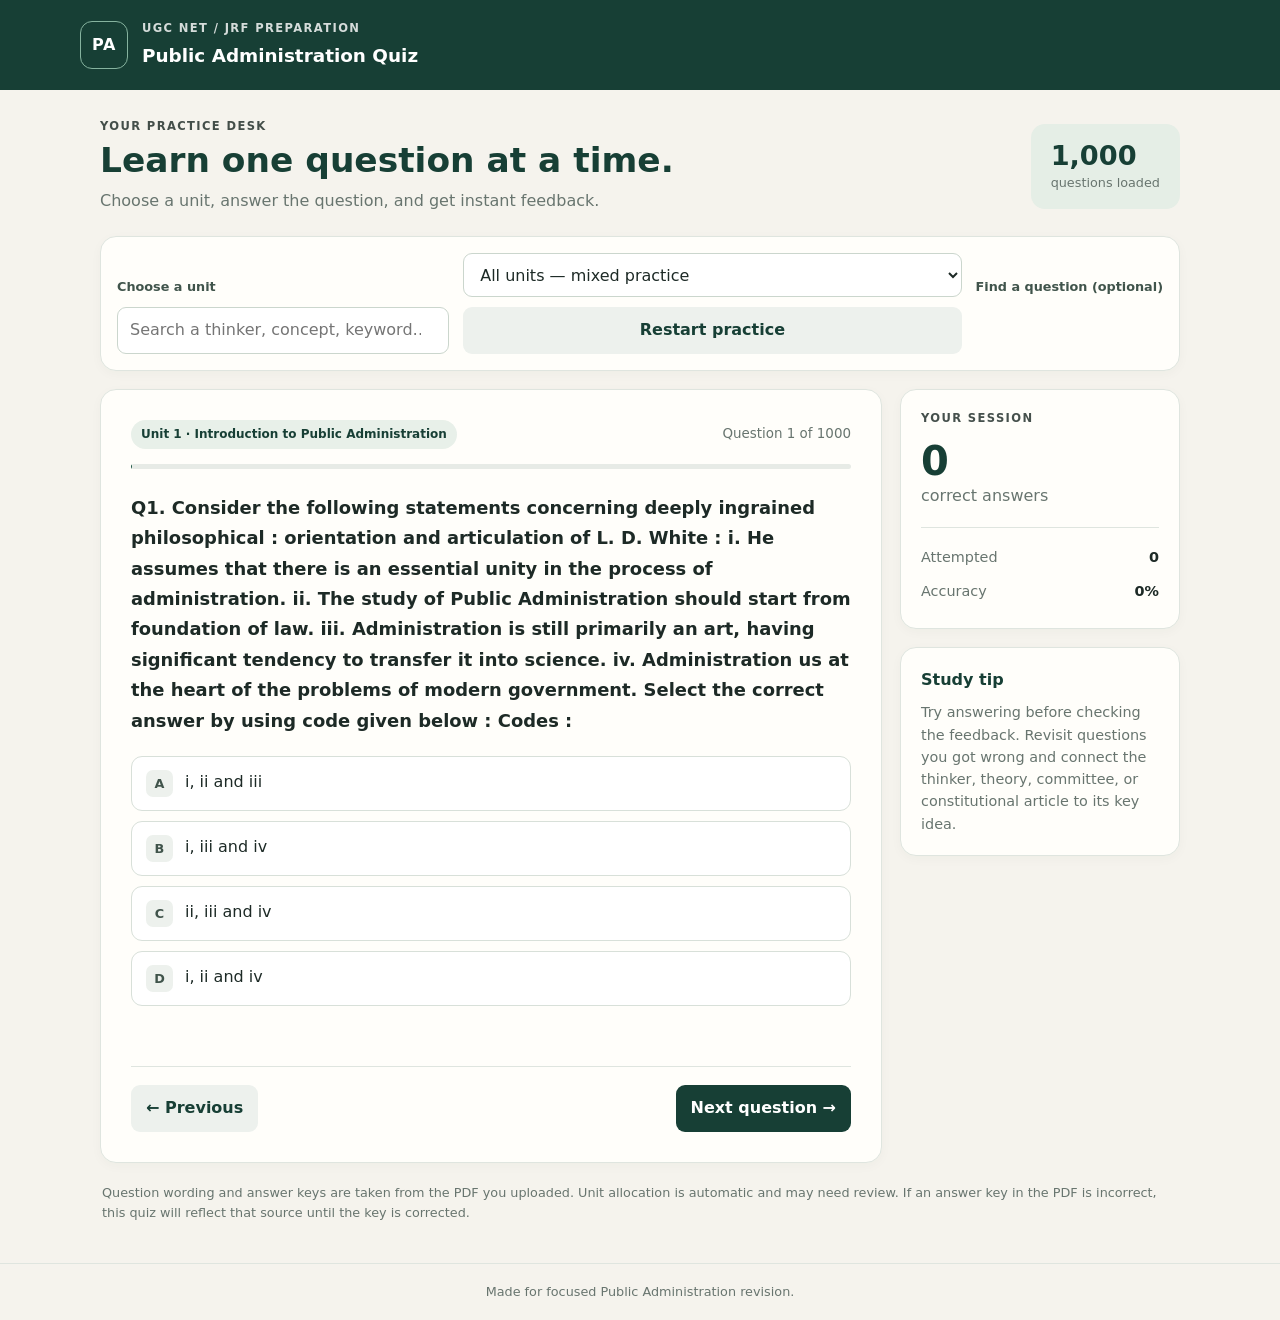
==== index.html @ 63104656 "Add files via upload" ====
<!doctype html>
<html lang="en">
<head>
  <meta charset="utf-8">
  <meta name="viewport" content="width=device-width, initial-scale=1">
  <meta name="theme-color" content="#173f35">
  <title>Public Administration Quiz | UGC NET</title>
  <link rel="stylesheet" href="style.css">
</head>
<body>
  <header class="topbar">
    <div class="brand-mark">PA</div>
    <div>
      <p class="eyebrow">UGC NET / JRF PREPARATION</p>
      <h1>Public Administration Quiz</h1>
    </div>
  </header>

  <main class="page">
    <section class="welcome">
      <div>
        <p class="eyebrow">YOUR PRACTICE DESK</p>
        <h2>Learn one question at a time.</h2>
        <p class="muted">Choose a unit, answer the question, and get instant feedback.</p>
      </div>
      <div class="total-card"><strong id="total-count">1,000</strong><span>questions loaded</span></div>
    </section>

    <section class="controls panel">
      <label for="unit-select">Choose a unit</label>
      <select id="unit-select">
        <option value="all">All units — mixed practice</option>
      </select>
      <label for="search-input">Find a question (optional)</label>
      <input id="search-input" type="search" placeholder="Search a thinker, concept, keyword…">
      <button id="reset-btn" class="button button-light" type="button">Restart practice</button>
    </section>

    <section class="quiz-layout">
      <article class="quiz-card panel">
        <div class="quiz-meta">
          <span id="unit-label" class="unit-pill">Unit 1</span>
          <span id="question-counter">Question 1 of 1,000</span>
        </div>
        <div class="progress-track"><div id="progress-bar" class="progress-bar"></div></div>
        <p id="question-text" class="question-text">Loading questions…</p>
        <div id="options-list" class="options-list"></div>
        <div id="feedback" class="feedback" aria-live="polite"></div>
        <div class="quiz-actions">
          <button id="prev-btn" class="button button-light" type="button">← Previous</button>
          <button id="next-btn" class="button button-primary" type="button">Next question →</button>
        </div>
      </article>

      <aside class="side-column">
        <section class="panel score-panel">
          <p class="eyebrow">YOUR SESSION</p>
          <div class="score-number" id="score-number">0</div>
          <p class="muted">correct answers</p>
          <div class="score-divider"></div>
          <div class="stat-row"><span>Attempted</span><strong id="attempted-count">0</strong></div>
          <div class="stat-row"><span>Accuracy</span><strong id="accuracy-count">0%</strong></div>
        </section>
        <section class="panel tips-panel">
          <h3>Study tip</h3>
          <p>Try answering before checking the feedback. Revisit questions you got wrong and connect the thinker, theory, committee, or constitutional article to its key idea.</p>
        </section>
      </aside>
    </section>

    <p class="source-note">Question wording and answer keys are taken from the PDF you uploaded. Unit allocation is automatic and may need review. If an answer key in the PDF is incorrect, this quiz will reflect that source until the key is corrected.</p>
  </main>

  <footer>Made for focused Public Administration revision.</footer>
  <script src="questions.js"></script>
  <script src="app.js"></script>
</body>
</html>
---- style.css ----
* { box-sizing: border-box; }
:root { --green:#173f35; --green-2:#245b4b; --cream:#f5f3ed; --paper:#fffefa; --ink:#1d2a26; --muted:#68756f; --line:#dfe5df; --red:#a63e37; --red-bg:#fff0ed; --good:#1f6b4c; --good-bg:#eaf7ef; }
body { margin:0; background:var(--cream); color:var(--ink); font-family: system-ui,-apple-system,BlinkMacSystemFont,"Segoe UI",sans-serif; line-height:1.55; }
.topbar { display:flex; align-items:center; gap:14px; padding:20px max(20px, calc((100% - 1120px)/2)); background:var(--green); color:#fff; }
.brand-mark { width:48px; height:48px; display:grid; place-items:center; border:1px solid #86b39f; border-radius:12px; font-weight:800; letter-spacing:.04em; }
h1,h2,h3,p { margin-top:0; }
h1 { font-size:1.15rem; margin:0; font-weight:700; }
.eyebrow { font-size:.72rem; letter-spacing:.12em; font-weight:800; margin:0 0 4px; opacity:.82; }
.page { max-width:1120px; padding:28px 20px 40px; margin:0 auto; }
.welcome { display:flex; align-items:center; justify-content:space-between; gap:24px; margin-bottom:22px; }
h2 { font-size:clamp(1.5rem,3vw,2.15rem); line-height:1.2; margin-bottom:8px; color:var(--green); }
.muted { color:var(--muted); margin-bottom:0; }
.total-card { min-width:145px; padding:16px 20px; border-radius:14px; background:#e5eee6; display:flex; flex-direction:column; }
.total-card strong { color:var(--green); font-size:1.7rem; line-height:1.2; }
.total-card span { color:var(--muted); font-size:.8rem; }
.panel { background:var(--paper); border:1px solid var(--line); border-radius:16px; box-shadow:0 3px 12px #193d2b08; }
.controls { display:grid; grid-template-columns:1fr 1.5fr auto; align-items:end; gap:10px 14px; padding:16px; margin-bottom:18px; }
label { display:block; color:#40544b; font-size:.8rem; font-weight:700; }
select,input { width:100%; min-height:44px; padding:10px 12px; border:1px solid #cbd6cd; border-radius:9px; background:white; color:var(--ink); font:inherit; }
.quiz-layout { display:grid; grid-template-columns:minmax(0,1fr) 280px; gap:18px; align-items:start; }
.quiz-card { padding:clamp(18px,3vw,30px); min-height:410px; }
.quiz-meta { display:flex; justify-content:space-between; align-items:center; gap:12px; color:var(--muted); font-size:.84rem; }
.unit-pill { background:#e8f0e9; color:var(--green); padding:5px 10px; border-radius:99px; font-size:.75rem; font-weight:800; }
.progress-track { height:5px; margin:15px 0 24px; border-radius:99px; background:#e7ebe6; overflow:hidden; }
.progress-bar { width:0; height:100%; background:var(--green-2); transition:width .2s ease; }
.question-text { font-size:1.12rem; font-weight:650; line-height:1.7; white-space:normal; margin-bottom:20px; }
.options-list { display:grid; gap:10px; }
.option { display:flex; align-items:flex-start; gap:12px; width:100%; text-align:left; border:1px solid #d8e0d9; border-radius:11px; padding:13px 14px; background:white; color:var(--ink); font:inherit; cursor:pointer; transition:border-color .15s,background .15s; }
.option:hover:not(:disabled) { border-color:#6c9a83; background:#f8fbf8; }
.option-letter { display:grid; place-items:center; flex:0 0 27px; height:27px; border-radius:7px; background:#edf1ed; color:#40544b; font-size:.8rem; font-weight:800; }
.option.correct { border-color:#79b995; background:var(--good-bg); }
.option.correct .option-letter { background:var(--good); color:white; }
.option.incorrect { border-color:#e0a29b; background:var(--red-bg); }
.option.incorrect .option-letter { background:var(--red); color:white; }
.option:disabled { cursor:default; opacity:1; }
.feedback { min-height:28px; margin:16px 0 4px; font-weight:750; }
.feedback.good { color:var(--good); }
.feedback.bad { color:var(--red); }
.quiz-actions { display:flex; justify-content:space-between; gap:10px; margin-top:16px; padding-top:18px; border-top:1px solid var(--line); }
.button { border:0; border-radius:9px; padding:11px 15px; min-height:42px; font:inherit; font-weight:750; cursor:pointer; }
.button-primary { background:var(--green); color:white; }
.button-primary:hover { background:var(--green-2); }
.button-light { background:#edf1ed; color:var(--green); }
.button-light:hover { background:#e1e9e2; }
.side-column { display:grid; gap:18px; }
.score-panel,.tips-panel { padding:20px; }
.score-number { font-size:2.5rem; font-weight:800; color:var(--green); line-height:1.15; margin-top:10px; }
.score-divider { height:1px; background:var(--line); margin:18px 0 12px; }
.stat-row { display:flex; justify-content:space-between; padding:6px 0; color:var(--muted); font-size:.9rem; }
.stat-row strong { color:var(--ink); }
.tips-panel h3 { font-size:1rem; color:var(--green); margin-bottom:8px; }
.tips-panel p { font-size:.9rem; color:var(--muted); margin-bottom:0; }
.source-note { font-size:.8rem; color:var(--muted); margin:20px 2px 0; }
footer { text-align:center; padding:18px; color:var(--muted); font-size:.8rem; border-top:1px solid var(--line); }
@media (max-width:800px) { .controls { grid-template-columns:1fr 1fr; } .controls label:nth-of-type(2) { grid-column:1; } #search-input { grid-column:2; } #reset-btn { grid-column:1/-1; } .quiz-layout { grid-template-columns:1fr; } .side-column { grid-template-columns:1fr 1fr; } }
@media (max-width:540px) { .topbar { padding:16px; } .page { padding:20px 12px 30px; } .welcome { align-items:flex-start; } .total-card { min-width:105px; padding:12px; } .total-card strong { font-size:1.4rem; } .controls { grid-template-columns:1fr; } .controls label:nth-of-type(2), #search-input, #reset-btn { grid-column:auto; } .side-column { grid-template-columns:1fr; } .quiz-actions .button { padding:10px; font-size:.85rem; } .quiz-meta { align-items:flex-start; flex-direction:column; } }
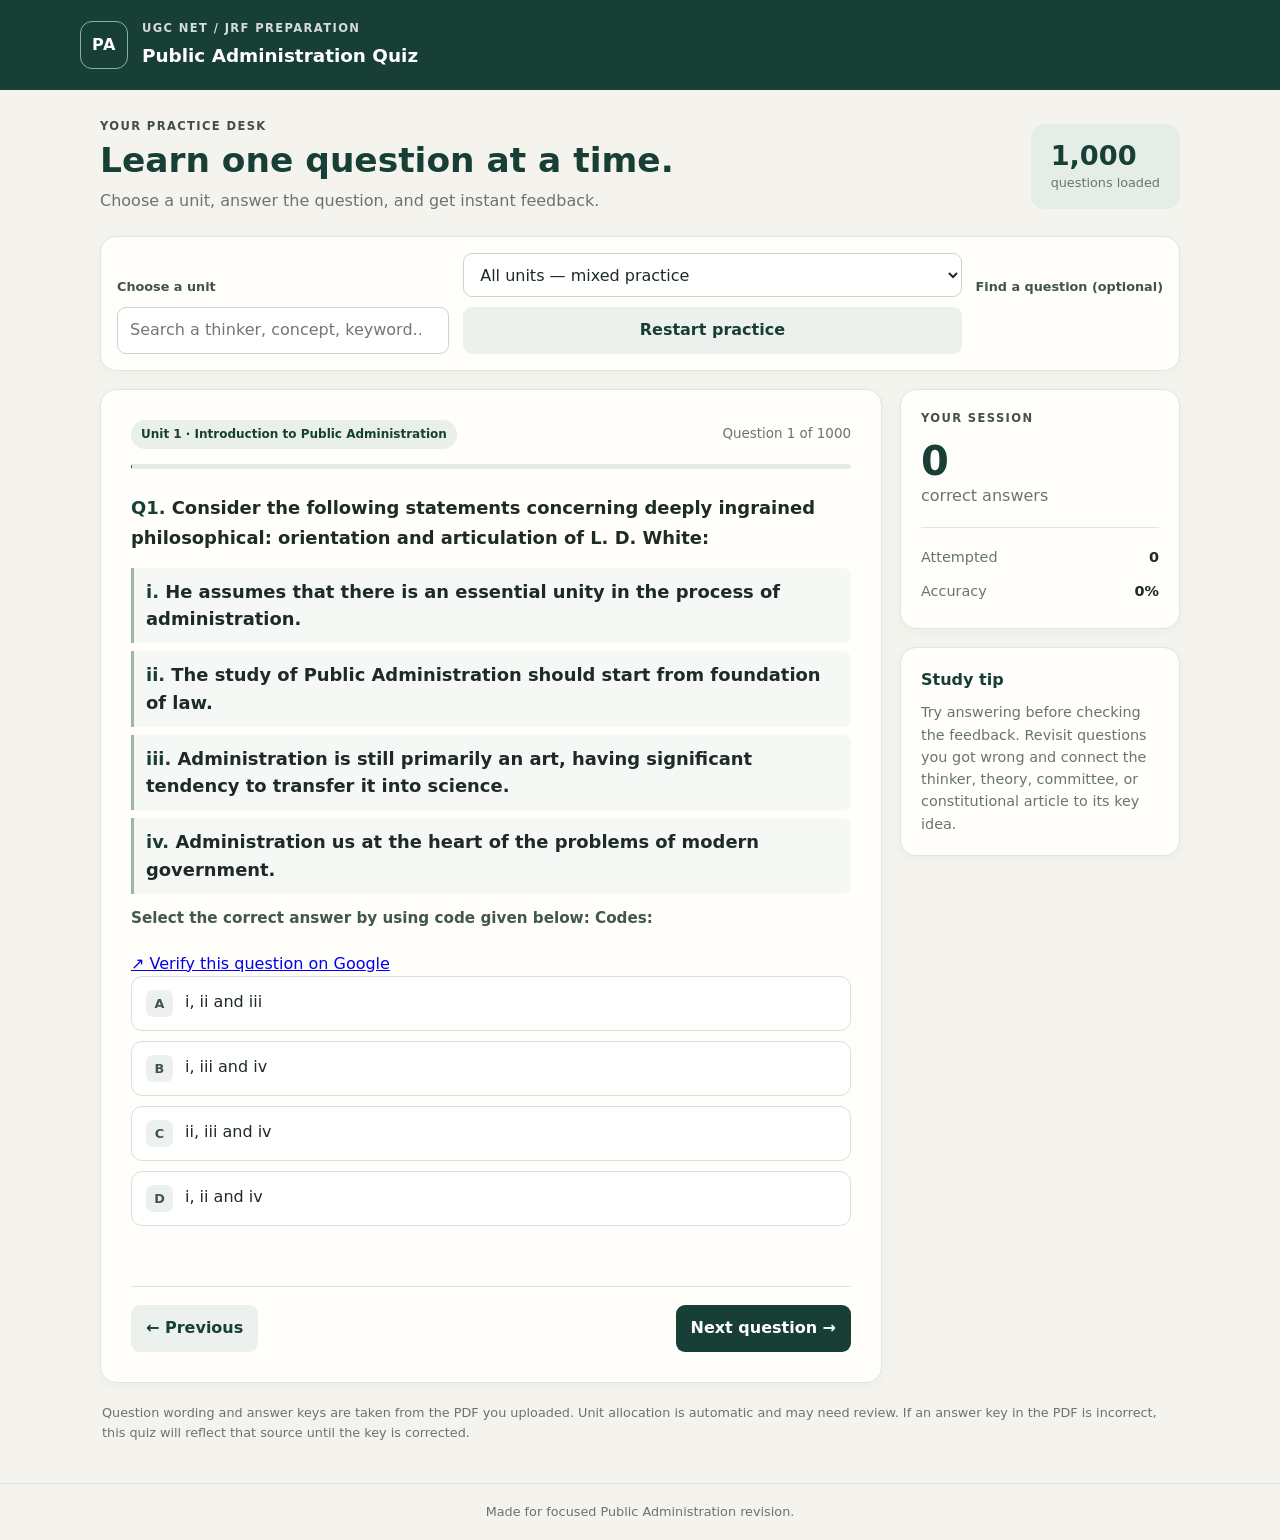
==== commit 2810d66f: "Add question verification and learning review panel" ====
--- a/index.html
+++ b/index.html
@@ -43,9 +43,11 @@
           <span id="question-counter">Question 1 of 1,000</span>
         </div>
         <div class="progress-track"><div id="progress-bar" class="progress-bar"></div></div>
-        <p id="question-text" class="question-text">Loading questions…</p>
+        <div id="question-text" class="question-text">Loading questions…</div>
+        <a id="google-question-link" class="google-question-link" href="#" target="_blank" rel="noopener noreferrer">↗ Verify this question on Google</a>
         <div id="options-list" class="options-list"></div>
         <div id="feedback" class="feedback" aria-live="polite"></div>
+        <section id="learning-panel" class="learning-panel" hidden aria-live="polite"></section>
         <div class="quiz-actions">
           <button id="prev-btn" class="button button-light" type="button">← Previous</button>
           <button id="next-btn" class="button button-primary" type="button">Next question →</button>
--- a/style.css
+++ b/style.css
@@ -54,3 +54,24 @@
 footer { text-align:center; padding:18px; color:var(--muted); font-size:.8rem; border-top:1px solid var(--line); }
 @media (max-width:800px) { .controls { grid-template-columns:1fr 1fr; } .controls label:nth-of-type(2) { grid-column:1; } #search-input { grid-column:2; } #reset-btn { grid-column:1/-1; } .quiz-layout { grid-template-columns:1fr; } .side-column { grid-template-columns:1fr 1fr; } }
 @media (max-width:540px) { .topbar { padding:16px; } .page { padding:20px 12px 30px; } .welcome { align-items:flex-start; } .total-card { min-width:105px; padding:12px; } .total-card strong { font-size:1.4rem; } .controls { grid-template-columns:1fr; } .controls label:nth-of-type(2), #search-input, #reset-btn { grid-column:auto; } .side-column { grid-template-columns:1fr; } .quiz-actions .button { padding:10px; font-size:.85rem; } .quiz-meta { align-items:flex-start; flex-direction:column; } }
+
+/* Clear formatting for matching, statement-based, and ordinary questions */
+.question-text { overflow-wrap: anywhere; }
+.question-number { font-weight: 800; color: var(--green); }
+.question-intro { margin-bottom: 14px; }
+.question-normal { white-space: pre-line; }
+.match-grid { display: grid; grid-template-columns: repeat(2, minmax(0, 1fr)); gap: 14px; margin: 14px 0 8px; }
+.match-column { min-width: 0; border: 1px solid var(--line); border-radius: 12px; overflow: hidden; background: #fff; }
+.match-column h3 { margin: 0; padding: 10px 13px; background: #e8f0e9; color: var(--green); font-size: .92rem; }
+.match-items { margin: 0; padding: 0; list-style: none; }
+.match-items li { padding: 10px 12px; border-top: 1px solid #edf0ec; line-height: 1.5; overflow-wrap: anywhere; }
+.match-items li:first-child { border-top: 0; }
+.match-items strong { color: var(--green); }
+.statement-list { display: grid; gap: 8px; margin: 12px 0; }
+.statement-line { padding: 10px 12px; border-left: 3px solid #9bb9a5; border-radius: 0 8px 8px 0; background: #f5f8f4; line-height: 1.55; overflow-wrap: anywhere; }
+.statement-line strong { color: var(--green); }
+.question-instruction { margin-top: 10px; font-size: .95rem; color: #43574c; }
+@media (max-width: 540px) {
+  .match-grid { grid-template-columns: 1fr; gap: 10px; }
+  .match-items li, .statement-line { padding: 9px 10px; }
+}
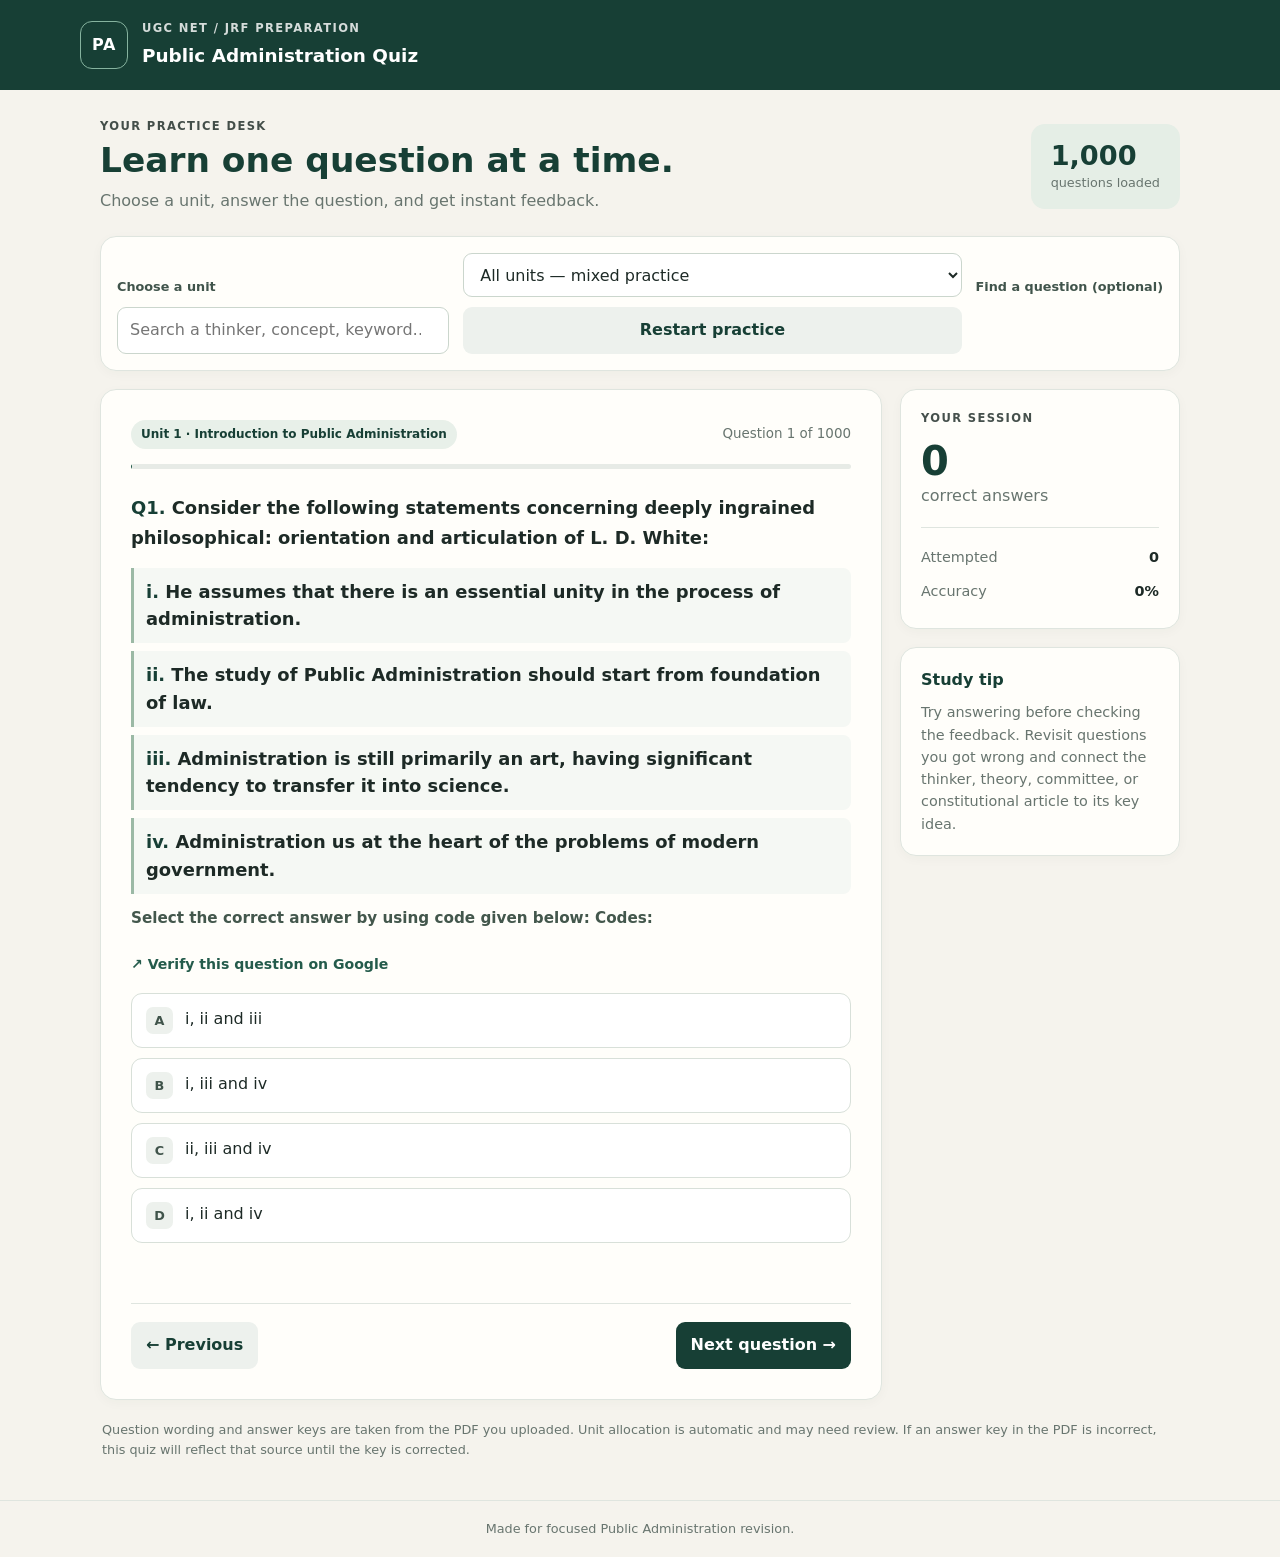
==== commit da15da29: "Load curated explanations into quiz learning panel" ====
--- a/index.html
+++ b/index.html
@@ -75,6 +75,7 @@
 
   <footer>Made for focused Public Administration revision.</footer>
   <script src="questions.js"></script>
+  <script src="explanations.js"></script>
   <script src="app.js"></script>
 </body>
 </html>
--- a/style.css
+++ b/style.css
@@ -75,3 +75,27 @@
   .match-grid { grid-template-columns: 1fr; gap: 10px; }
   .match-items li, .statement-line { padding: 9px 10px; }
 }
+
+/* Post-answer learning and source-check links */
+.google-question-link { display: inline-flex; margin: -8px 0 18px; color: var(--green-2); font-size: .88rem; font-weight: 750; text-decoration: none; }
+.google-question-link:hover, .topic-search-link:hover, .option-search-link:hover { text-decoration: underline; }
+.learning-panel { margin-top: 16px; padding: 18px; border: 1px solid #cbdccf; border-radius: 13px; background: #f7faf6; }
+.learning-panel[hidden] { display: none; }
+.learning-title { margin: 0 0 12px; color: var(--green); font-size: 1.1rem; }
+.learning-answer { padding: 12px 14px; border-radius: 9px; background: #e6f3e9; line-height: 1.55; }
+.learning-answer strong { color: var(--good); }
+.learning-note { margin: 12px 0 16px; color: var(--muted); font-size: .88rem; }
+.learning-panel h4 { margin: 0 0 10px; color: var(--green); font-size: .95rem; }
+.option-review-list { display: grid; gap: 9px; }
+.option-review { display: flex; align-items: center; justify-content: space-between; gap: 14px; padding: 12px; border: 1px solid var(--line); border-radius: 10px; background: white; }
+.option-review-correct { border-color: #8bb99a; background: #f0f8f1; }
+.option-review-copy { min-width: 0; }
+.option-review-copy strong { display: block; line-height: 1.45; overflow-wrap: anywhere; }
+.option-review-copy p { margin: 4px 0 0; color: var(--muted); font-size: .84rem; line-height: 1.45; }
+.option-search-link { flex: 0 0 auto; color: var(--green-2); font-size: .83rem; font-weight: 800; text-decoration: none; }
+.topic-search-link { display: inline-flex; margin-top: 14px; color: var(--green-2); font-weight: 800; text-decoration: none; }
+.learning-reminder { margin: 12px 0 0; color: var(--red); font-size: .9rem; font-weight: 650; }
+@media (max-width: 540px) {
+  .learning-panel { padding: 13px; }
+  .option-review { align-items: flex-start; flex-direction: column; gap: 8px; }
+}
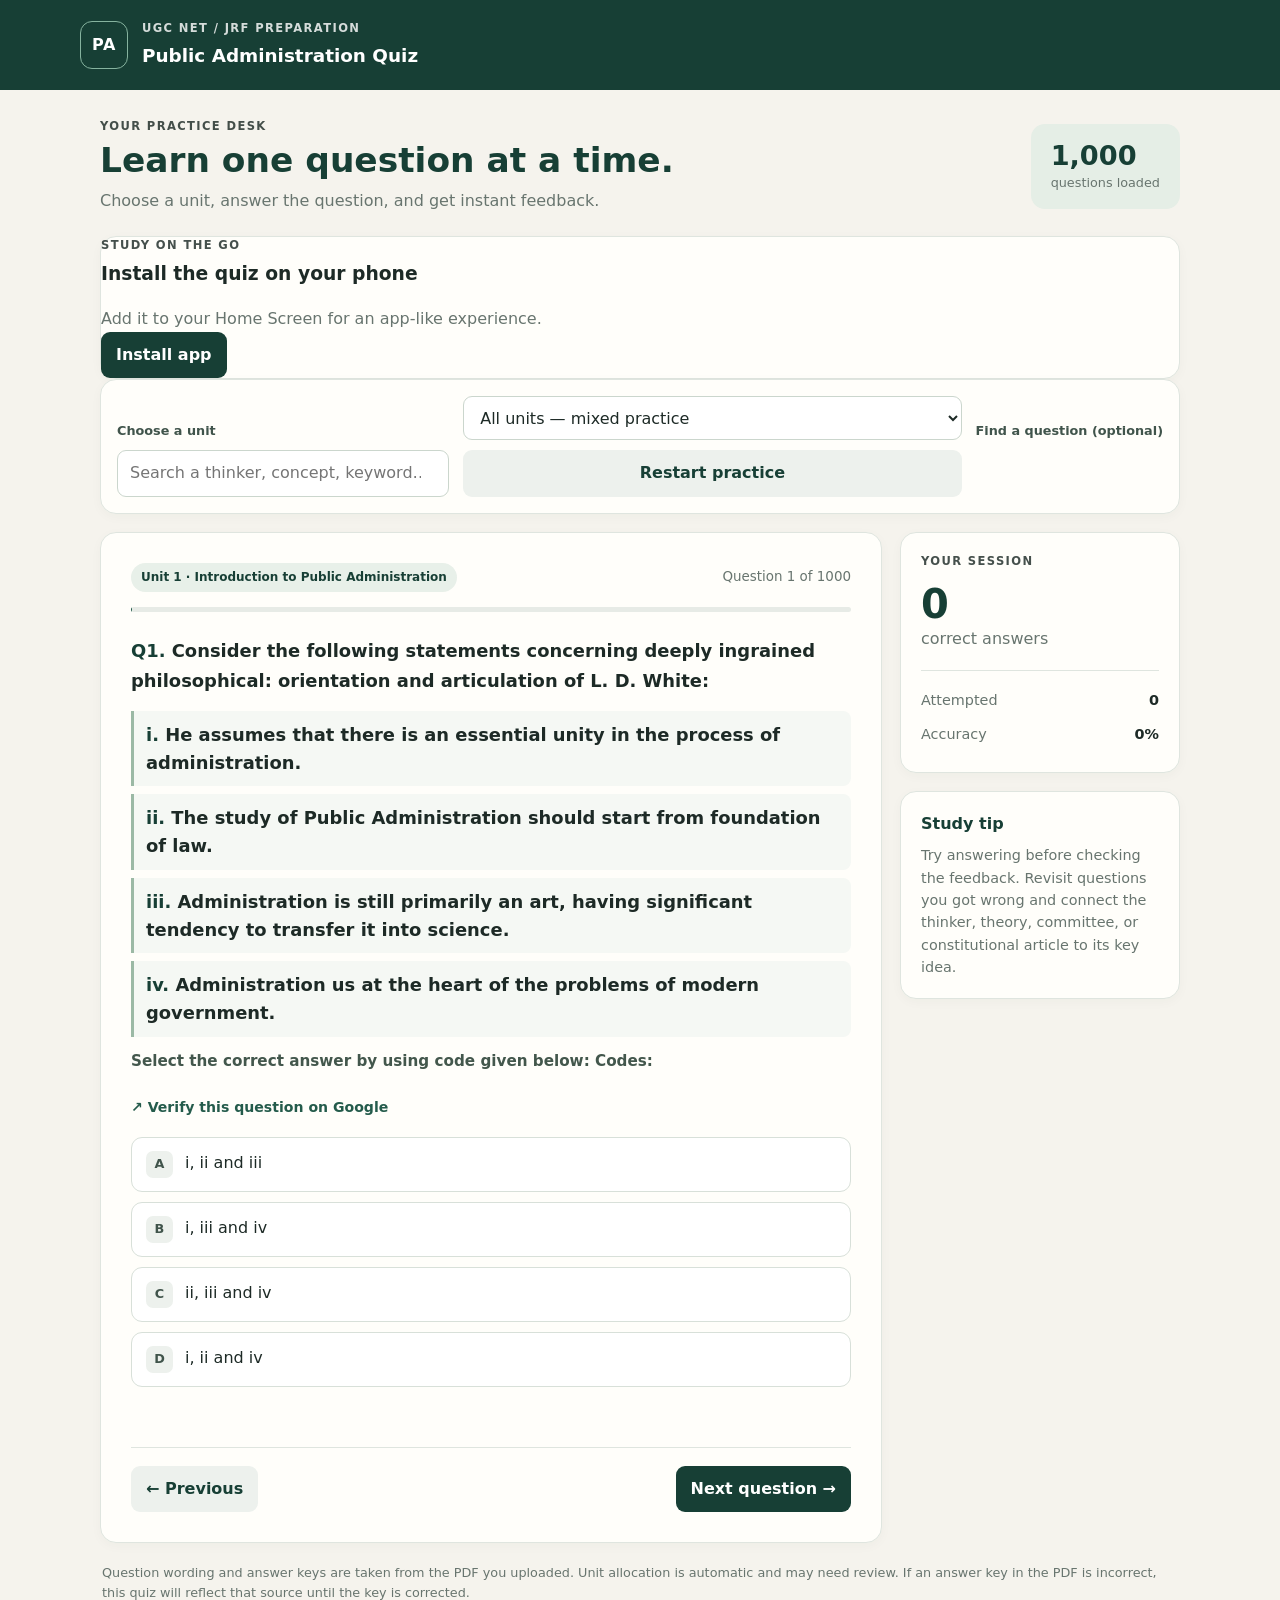
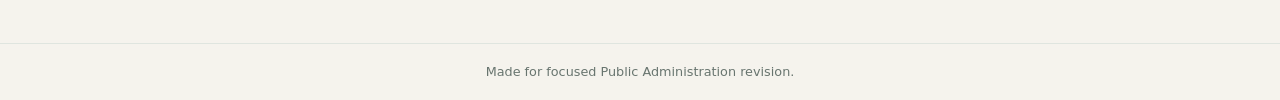
==== commit 27847d33: "Add mobile app install section and PWA registration" ====
--- a/index.html
+++ b/index.html
@@ -4,6 +4,9 @@
   <meta charset="utf-8">
   <meta name="viewport" content="width=device-width, initial-scale=1">
   <meta name="theme-color" content="#173f35">
+  <meta name="description" content="Practice UGC NET and JRF Public Administration with 1,000 questions.">
+  <link rel="manifest" href="manifest.json">
+  <link rel="icon" href="icon.svg" type="image/svg+xml">
   <title>Public Administration Quiz | UGC NET</title>
   <link rel="stylesheet" href="style.css">
 </head>
@@ -24,6 +27,16 @@
         <p class="muted">Choose a unit, answer the question, and get instant feedback.</p>
       </div>
       <div class="total-card"><strong id="total-count">1,000</strong><span>questions loaded</span></div>
+    </section>
+
+    <section class="install-panel panel" aria-labelledby="install-title">
+      <div class="install-copy">
+        <p class="eyebrow">STUDY ON THE GO</p>
+        <h3 id="install-title">Install the quiz on your phone</h3>
+        <p class="muted">Add it to your Home Screen for an app-like experience.</p>
+      </div>
+      <button id="install-app-btn" class="button button-primary" type="button">Install app</button>
+      <p id="install-help" class="install-help" hidden></p>
     </section>
 
     <section class="controls panel">
@@ -77,5 +90,10 @@
   <script src="questions.js"></script>
   <script src="explanations.js"></script>
   <script src="app.js"></script>
+  <script>
+    if ("serviceWorker" in navigator && location.protocol.startsWith("http")) {
+      window.addEventListener("load", () => navigator.serviceWorker.register("./sw.js").catch(() => {}));
+    }
+  </script>
 </body>
 </html>
--- a/style.css
+++ b/style.css
@@ -99,3 +99,23 @@
   .learning-panel { padding: 13px; }
   .option-review { align-items: flex-start; flex-direction: column; gap: 8px; }
 }
+
+
+/* Question-specific explanations: concept, rationale, option analysis, and exam takeaway */
+.learning-topic { margin: 10px 0 14px; color: var(--green); font-weight: 800; }
+.explanation-section { margin: 10px 0; padding: 14px; border: 1px solid var(--line); border-radius: 10px; background: #fff; }
+.explanation-section h4 { margin: 0 0 7px; color: var(--green); }
+.explanation-section p { margin: 0; line-height: 1.6; color: var(--ink); }
+.explanation-correct { border-color: #9cc5a7; background: #f0f8f1; }
+.exam-tip { border-left: 4px solid #d2a64b; }
+.explanation-pending { margin: 12px 0; padding: 14px; border: 1px solid #e3d5b4; border-radius: 10px; background: #fffaf0; }
+.explanation-pending strong { display: block; margin-bottom: 6px; color: #755719; }
+.explanation-pending p { margin: 0; color: #5e5541; font-size: .9rem; line-height: 1.55; }
+.option-review-heading { margin-top: 18px !important; }
+.option-review { align-items: flex-start; }
+.option-review-copy { flex: 1 1 auto; }
+.option-review-copy p { line-height: 1.55; }
+.option-review-correct .option-review-copy > strong { color: var(--good); }
+@media (max-width: 540px) {
+  .explanation-section, .explanation-pending { padding: 11px; }
+}
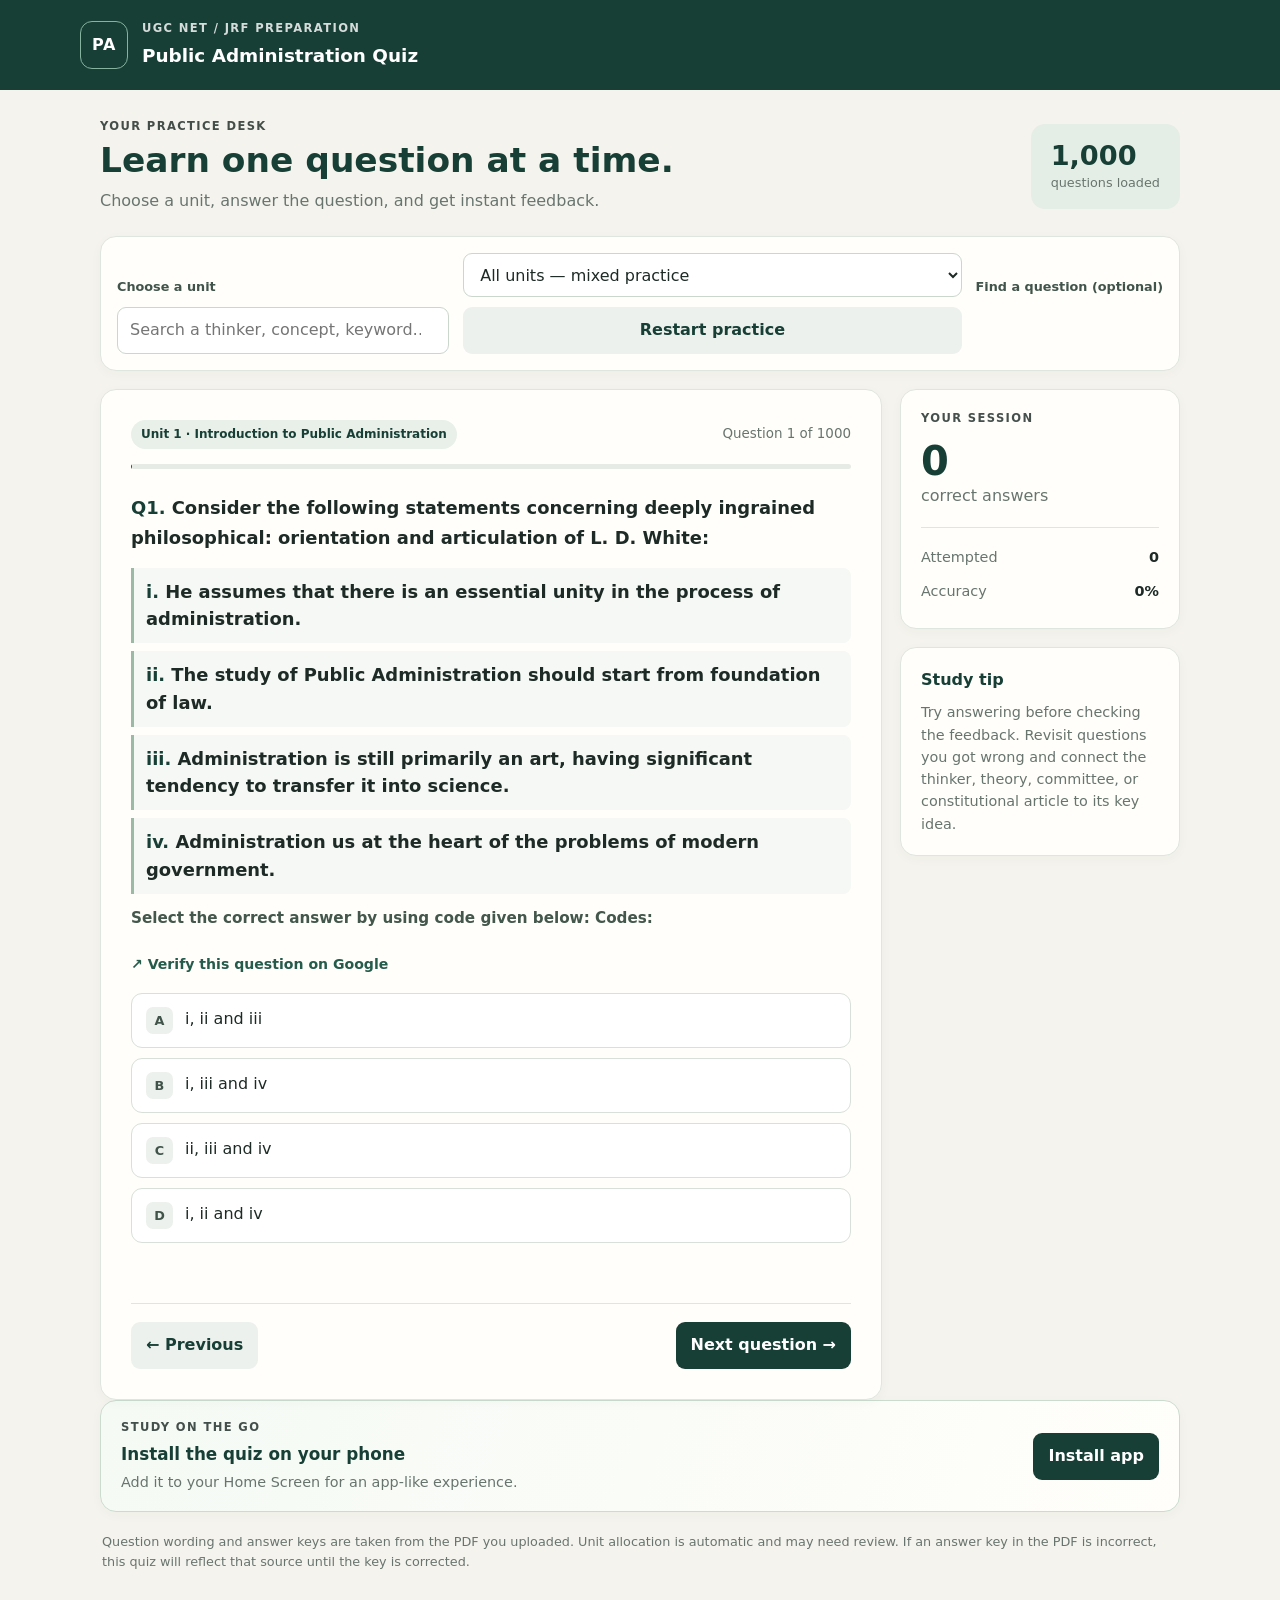
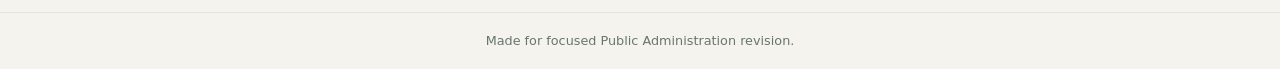
==== commit dc739da4: "Move install section below quiz and add explanation reopen control" ====
--- a/index.html
+++ b/index.html
@@ -29,16 +29,6 @@
       <div class="total-card"><strong id="total-count">1,000</strong><span>questions loaded</span></div>
     </section>
 
-    <section class="install-panel panel" aria-labelledby="install-title">
-      <div class="install-copy">
-        <p class="eyebrow">STUDY ON THE GO</p>
-        <h3 id="install-title">Install the quiz on your phone</h3>
-        <p class="muted">Add it to your Home Screen for an app-like experience.</p>
-      </div>
-      <button id="install-app-btn" class="button button-primary" type="button">Install app</button>
-      <p id="install-help" class="install-help" hidden></p>
-    </section>
-
     <section class="controls panel">
       <label for="unit-select">Choose a unit</label>
       <select id="unit-select">
@@ -60,6 +50,7 @@
         <a id="google-question-link" class="google-question-link" href="#" target="_blank" rel="noopener noreferrer">↗ Verify this question on Google</a>
         <div id="options-list" class="options-list"></div>
         <div id="feedback" class="feedback" aria-live="polite"></div>
+        <button id="show-learning-btn" class="button button-light show-learning-btn" type="button" hidden>Show answer explanation</button>
         <section id="learning-panel" class="learning-panel" hidden aria-live="polite"></section>
         <div class="quiz-actions">
           <button id="prev-btn" class="button button-light" type="button">← Previous</button>
@@ -83,6 +74,16 @@
       </aside>
     </section>
 
+    <section class="install-panel panel" aria-labelledby="install-title">
+      <div class="install-copy">
+        <p class="eyebrow">STUDY ON THE GO</p>
+        <h3 id="install-title">Install the quiz on your phone</h3>
+        <p class="muted">Add it to your Home Screen for an app-like experience.</p>
+      </div>
+      <button id="install-app-btn" class="button button-primary" type="button">Install app</button>
+      <p id="install-help" class="install-help" hidden></p>
+    </section>
+
     <p class="source-note">Question wording and answer keys are taken from the PDF you uploaded. Unit allocation is automatic and may need review. If an answer key in the PDF is incorrect, this quiz will reflect that source until the key is corrected.</p>
   </main>
 
--- a/style.css
+++ b/style.css
@@ -119,3 +119,16 @@
 @media (max-width: 540px) {
   .explanation-section, .explanation-pending { padding: 11px; }
 }
+
+
+/* Install-to-phone section */
+.install-panel { display:flex; align-items:center; justify-content:space-between; gap:18px; padding:18px 20px; margin-bottom:18px; border-color:#cbdccf; background:linear-gradient(110deg,#f5faf5,#fffefa); }
+.install-copy h3 { margin:2px 0 4px; color:var(--green); font-size:1.05rem; }
+.install-copy .muted { font-size:.9rem; }
+.install-help { flex-basis:100%; margin:0; padding:12px; border-radius:9px; background:#edf4ed; color:var(--green); font-size:.88rem; }
+.install-help[hidden] { display:none; }
+.install-panel:has(.install-help:not([hidden])) { flex-wrap:wrap; }
+@media (max-width:540px) {
+  .install-panel { align-items:stretch; flex-direction:column; gap:12px; padding:15px; }
+  .install-panel .button { width:100%; }
+}
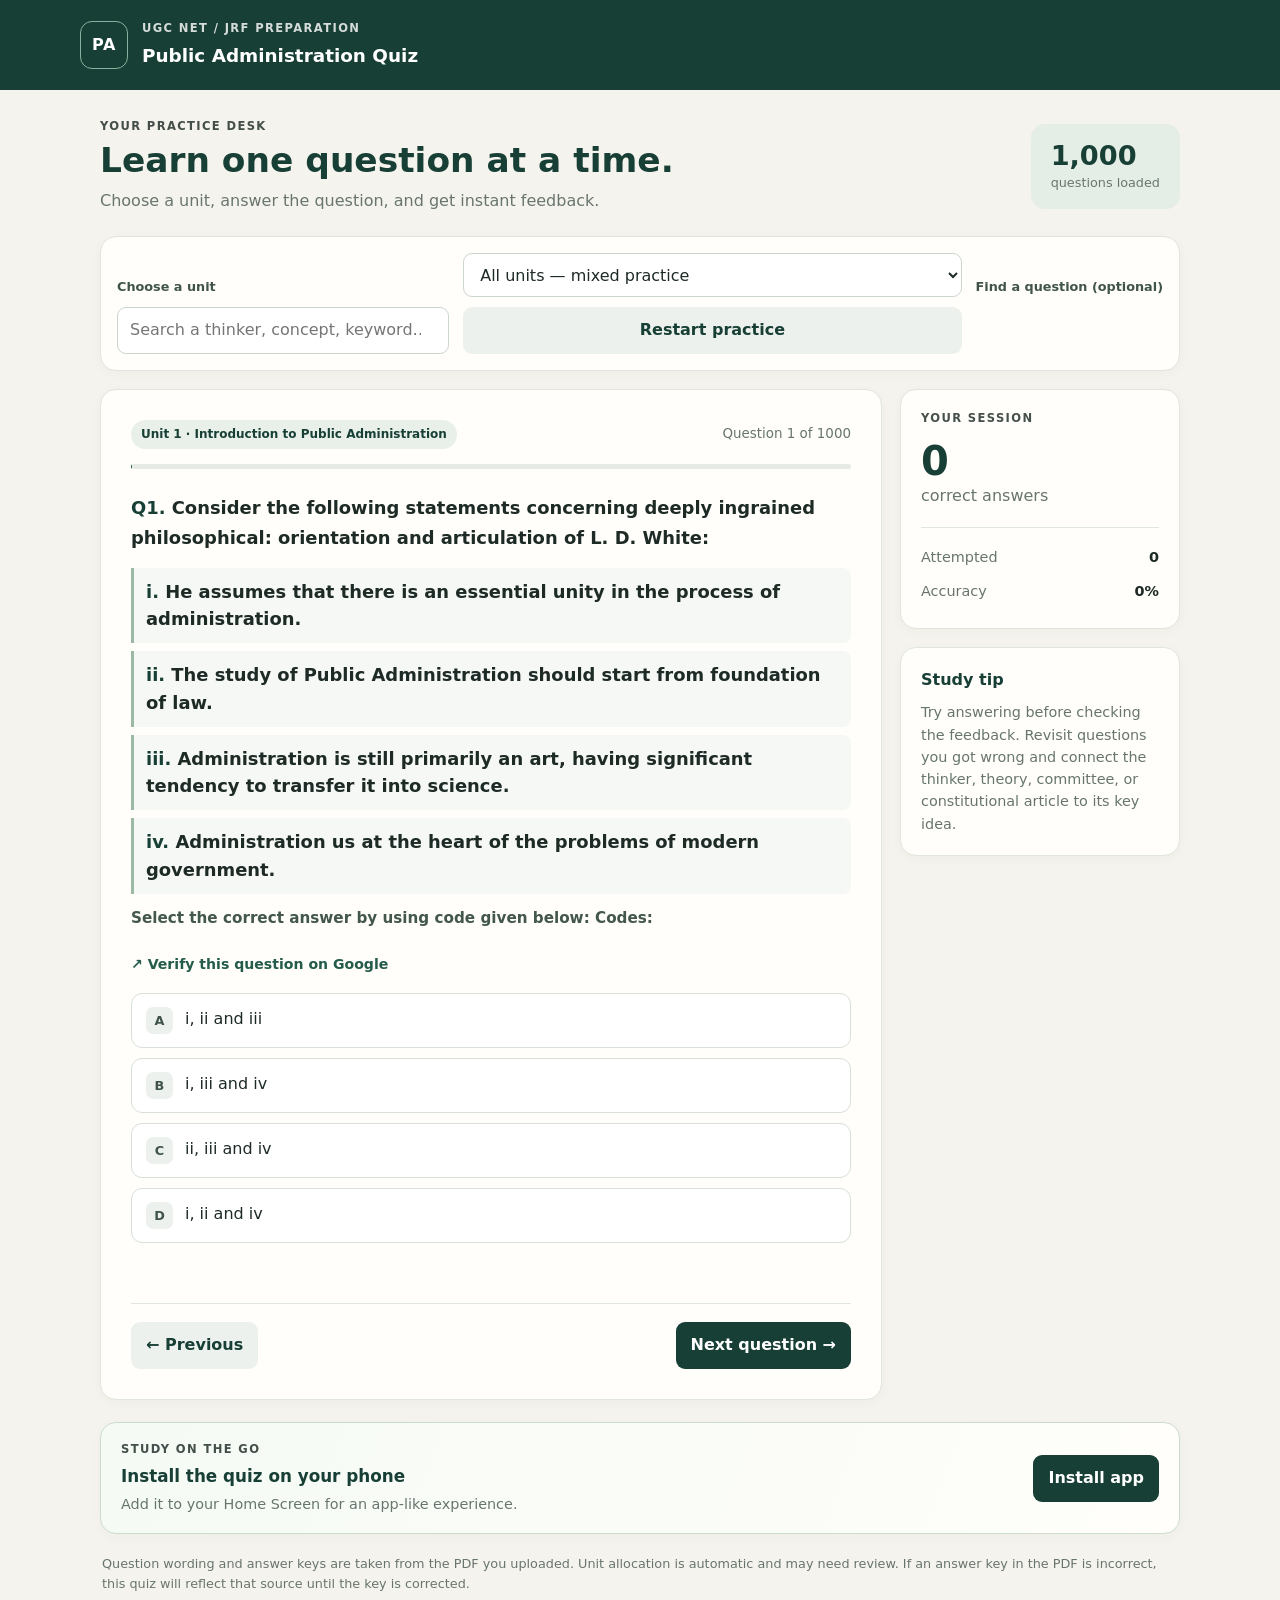
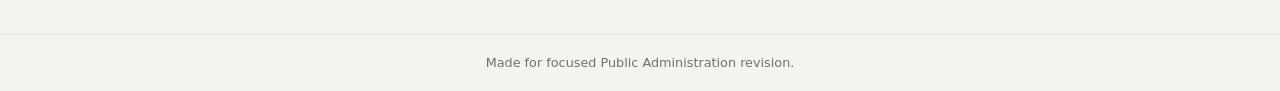
==== commit 9474ee45: "Load corrected quiz assets and expose explanation toggle" ====
--- a/index.html
+++ b/index.html
@@ -8,7 +8,7 @@
   <link rel="manifest" href="manifest.json">
   <link rel="icon" href="icon.svg" type="image/svg+xml">
   <title>Public Administration Quiz | UGC NET</title>
-  <link rel="stylesheet" href="style.css">
+  <link rel="stylesheet" href="style.css?v=3">
 </head>
 <body>
   <header class="topbar">
@@ -50,7 +50,7 @@
         <a id="google-question-link" class="google-question-link" href="#" target="_blank" rel="noopener noreferrer">↗ Verify this question on Google</a>
         <div id="options-list" class="options-list"></div>
         <div id="feedback" class="feedback" aria-live="polite"></div>
-        <button id="show-learning-btn" class="button button-light show-learning-btn" type="button" hidden>Show answer explanation</button>
+        <button id="show-learning-btn" class="button button-light show-learning-btn" type="button" aria-controls="learning-panel" aria-expanded="false" hidden>Show answer explanation</button>
         <section id="learning-panel" class="learning-panel" hidden aria-live="polite"></section>
         <div class="quiz-actions">
           <button id="prev-btn" class="button button-light" type="button">← Previous</button>
@@ -90,7 +90,7 @@
   <footer>Made for focused Public Administration revision.</footer>
   <script src="questions.js"></script>
   <script src="explanations.js"></script>
-  <script src="app.js"></script>
+  <script src="app.js?v=3"></script>
   <script>
     if ("serviceWorker" in navigator && location.protocol.startsWith("http")) {
       window.addEventListener("load", () => navigator.serviceWorker.register("./sw.js").catch(() => {}));
--- a/style.css
+++ b/style.css
@@ -132,3 +132,23 @@
   .install-panel { align-items:stretch; flex-direction:column; gap:12px; padding:15px; }
   .install-panel .button { width:100%; }
 }
+
+
+/* Install section sits below the quiz area */
+.install-panel { margin-top: 22px; }
+
+/* Answer explanation can be closed and reopened after an answer */
+.learning-heading-row { display:flex; align-items:flex-start; justify-content:space-between; gap:12px; margin-bottom:12px; }
+.learning-heading-row .learning-title { margin:0; }
+.learning-close-btn { flex:0 0 auto; border:1px solid #d3ddd4; border-radius:8px; background:#fff; color:#40544b; padding:6px 10px; font:inherit; font-size:.82rem; font-weight:750; cursor:pointer; }
+.learning-close-btn:hover { background:#edf1ed; }
+.show-learning-btn { margin-top:12px; }
+.show-learning-btn[hidden] { display:none; }
+
+
+/* Fix hidden controls, keep option text aligned, and preserve question line breaks */
+[hidden] { display: none !important; }
+.option > span:last-child { flex: 1 1 auto; min-width: 0; overflow-wrap: break-word; }
+.question-normal, .statement-line, .match-items li { white-space: pre-line; }
+.learning-heading-row { flex-wrap: wrap; }
+.learning-close-btn { white-space: nowrap; }
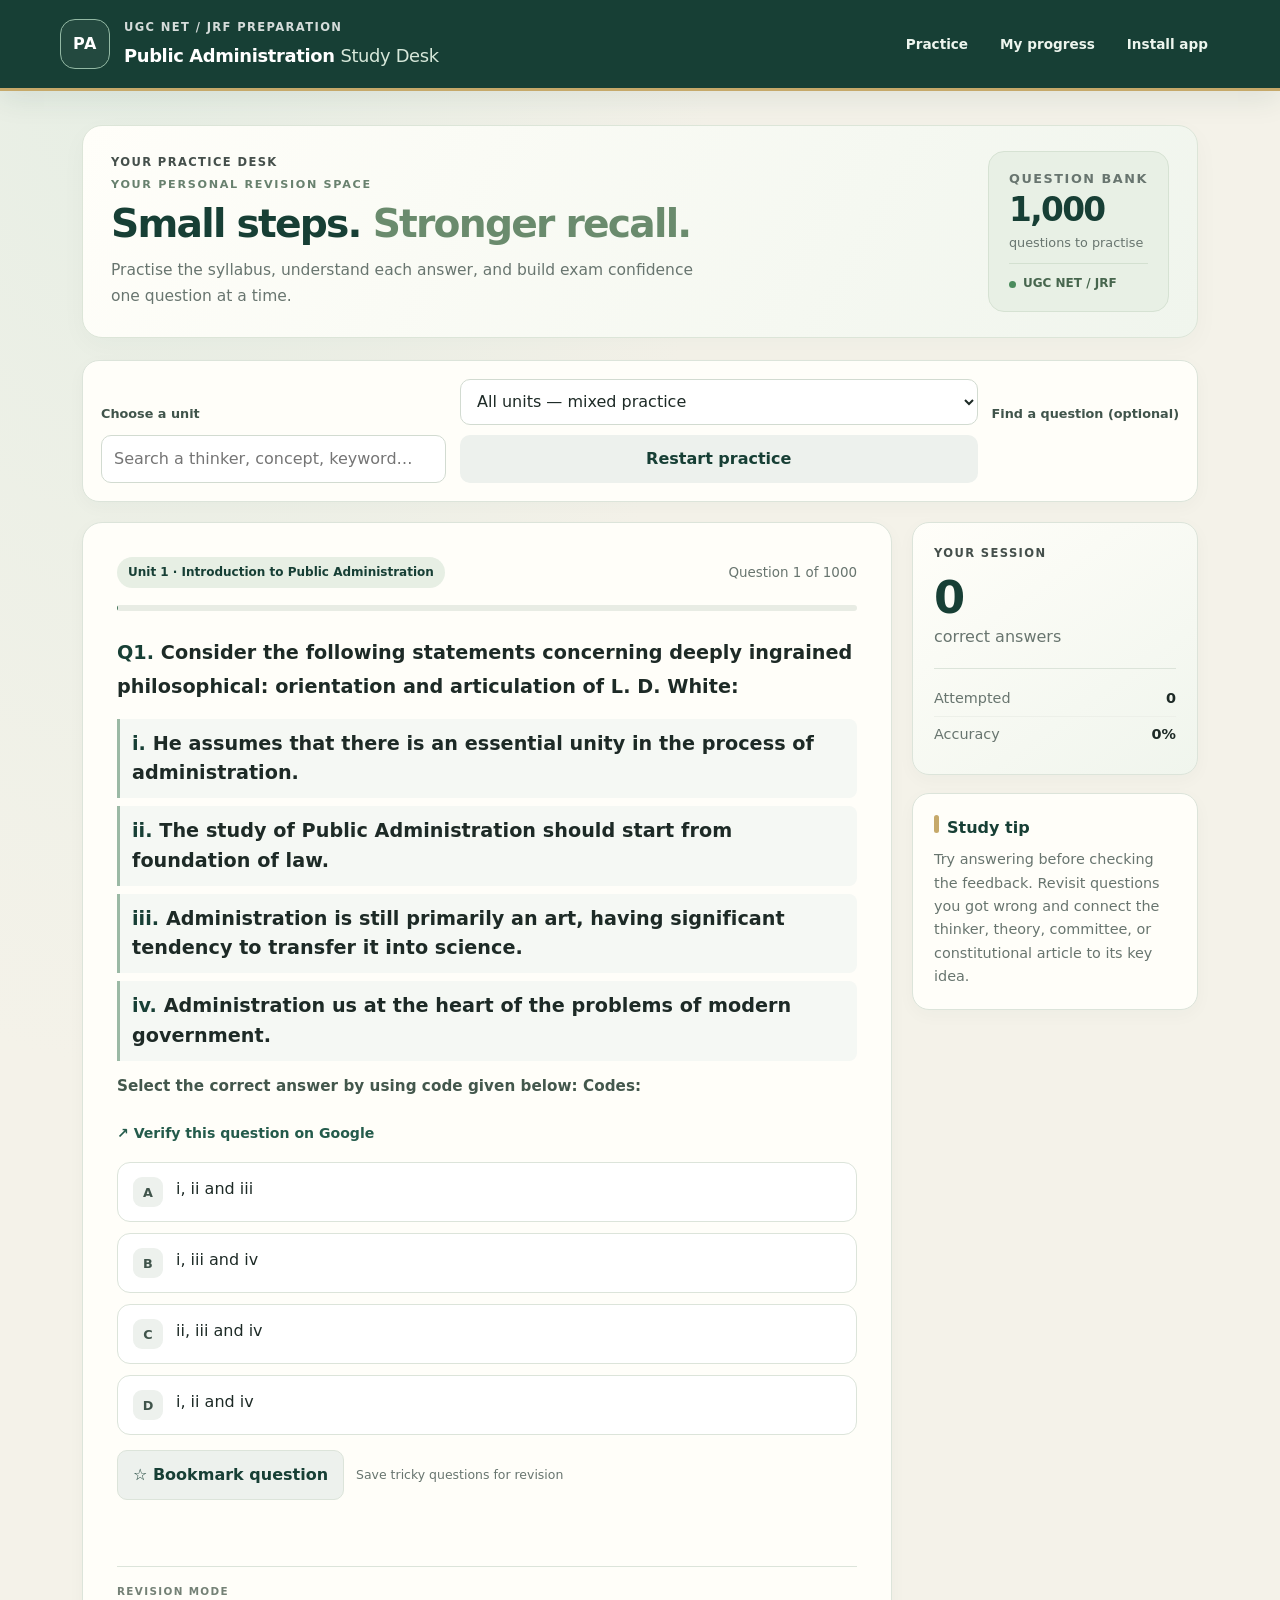
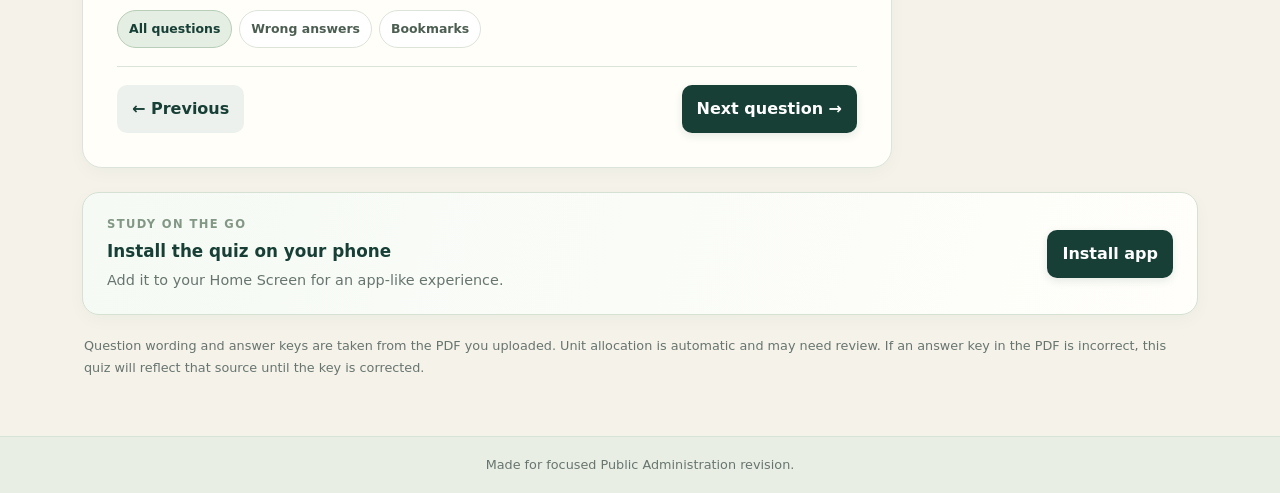
==== commit c7703810: "Refresh study dashboard and add revision navigation" ====
--- a/index.html
+++ b/index.html
@@ -4,29 +4,33 @@
   <meta charset="utf-8">
   <meta name="viewport" content="width=device-width, initial-scale=1">
   <meta name="theme-color" content="#173f35">
+  <meta name="color-scheme" content="light">
   <meta name="description" content="Practice UGC NET and JRF Public Administration with 1,000 questions.">
   <link rel="manifest" href="manifest.json">
   <link rel="icon" href="icon.svg" type="image/svg+xml">
   <title>Public Administration Quiz | UGC NET</title>
-  <link rel="stylesheet" href="style.css?v=3">
+  <link rel="stylesheet" href="style.css?v=4">
 </head>
 <body>
   <header class="topbar">
-    <div class="brand-mark">PA</div>
-    <div>
-      <p class="eyebrow">UGC NET / JRF PREPARATION</p>
-      <h1>Public Administration Quiz</h1>
+    <div class="brand-lockup">
+      <div class="brand-mark" aria-hidden="true">PA</div>
+      <div><p class="eyebrow">UGC NET / JRF PREPARATION</p><h1>Public Administration <span>Study Desk</span></h1></div>
     </div>
+    <nav class="top-nav" aria-label="Main navigation">
+      <a href="#quiz-section">Practice</a><a href="#progress-section">My progress</a><a href="#install-title">Install app</a>
+    </nav>
   </header>
 
   <main class="page">
     <section class="welcome">
       <div>
         <p class="eyebrow">YOUR PRACTICE DESK</p>
-        <h2>Learn one question at a time.</h2>
-        <p class="muted">Choose a unit, answer the question, and get instant feedback.</p>
+        <p class="welcome-kicker">YOUR PERSONAL REVISION SPACE</p>
+        <h2>Small steps. <em>Stronger recall.</em></h2>
+        <p class="muted">Practise the syllabus, understand each answer, and build exam confidence one question at a time.</p>
       </div>
-      <div class="total-card"><strong id="total-count">1,000</strong><span>questions loaded</span></div>
+      <div class="total-card"><span class="total-card-label">QUESTION BANK</span><strong id="total-count">1,000</strong><span>questions to practise</span><div class="total-card-foot"><span class="status-dot"></span> UGC NET / JRF</div></div>
     </section>
 
     <section class="controls panel">
@@ -39,7 +43,7 @@
       <button id="reset-btn" class="button button-light" type="button">Restart practice</button>
     </section>
 
-    <section class="quiz-layout">
+    <section class="quiz-layout" id="quiz-section">
       <article class="quiz-card panel">
         <div class="quiz-meta">
           <span id="unit-label" class="unit-pill">Unit 1</span>
@@ -49,9 +53,16 @@
         <div id="question-text" class="question-text">Loading questions…</div>
         <a id="google-question-link" class="google-question-link" href="#" target="_blank" rel="noopener noreferrer">↗ Verify this question on Google</a>
         <div id="options-list" class="options-list"></div>
+        <div class="question-tools" aria-label="Question tools"><button id="bookmark-btn" class="button button-light tool-button" type="button" aria-pressed="false">☆ Bookmark question</button><span class="tool-hint">Save tricky questions for revision</span></div>
         <div id="feedback" class="feedback" aria-live="polite"></div>
         <button id="show-learning-btn" class="button button-light show-learning-btn" type="button" aria-controls="learning-panel" aria-expanded="false" hidden>Show answer explanation</button>
         <section id="learning-panel" class="learning-panel" hidden aria-live="polite"></section>
+        <div class="review-toolbar" aria-label="Revision filters">
+          <span class="review-toolbar-label">REVISION MODE</span>
+          <button id="all-questions-btn" class="filter-chip is-active" type="button" aria-pressed="true">All questions</button>
+          <button id="wrong-review-btn" class="filter-chip" type="button" aria-pressed="false">Wrong answers</button>
+          <button id="bookmarks-review-btn" class="filter-chip" type="button" aria-pressed="false">Bookmarks</button>
+        </div>
         <div class="quiz-actions">
           <button id="prev-btn" class="button button-light" type="button">← Previous</button>
           <button id="next-btn" class="button button-primary" type="button">Next question →</button>
@@ -59,7 +70,7 @@
       </article>
 
       <aside class="side-column">
-        <section class="panel score-panel">
+        <section class="panel score-panel" id="progress-section">
           <p class="eyebrow">YOUR SESSION</p>
           <div class="score-number" id="score-number">0</div>
           <p class="muted">correct answers</p>
@@ -90,7 +101,7 @@
   <footer>Made for focused Public Administration revision.</footer>
   <script src="questions.js"></script>
   <script src="explanations.js"></script>
-  <script src="app.js?v=3"></script>
+  <script src="app.js?v=4"></script>
   <script>
     if ("serviceWorker" in navigator && location.protocol.startsWith("http")) {
       window.addEventListener("load", () => navigator.serviceWorker.register("./sw.js").catch(() => {}));
--- a/style.css
+++ b/style.css
@@ -152,3 +152,114 @@
 .question-normal, .statement-line, .match-items li { white-space: pre-line; }
 .learning-heading-row { flex-wrap: wrap; }
 .learning-close-btn { white-space: nowrap; }
+
+
+/* Refined forest-and-cream study app theme */
+:root { --green:#173f35; --green-2:#245b4b; --cream:#f4f2e9; --paper:#fffef9; --ink:#1d2a26; --muted:#68756f; --line:#dce4da; --red:#a63e37; --red-bg:#fff0ed; --good:#1f6b4c; --good-bg:#eaf7ef; }
+html { scroll-behavior:smooth; scroll-padding-top:22px; }
+body { background:radial-gradient(ellipse at 10% 0%,#e6eee4 0,transparent 36%),var(--cream); line-height:1.62; }
+.topbar { display:flex; align-items:center; justify-content:space-between; gap:24px; padding:18px max(20px,calc((100% - 1160px)/2)); background:var(--green); color:#fff; border-bottom:3px solid #c6a96a; box-shadow:0 8px 28px #173f3518; }
+.brand-lockup { display:flex; align-items:center; gap:14px; min-width:0; }
+.brand-mark { width:50px; height:50px; border-radius:15px; border:1px solid #93b9a4; background:#ffffff0d; }
+.topbar h1 { font-size:1.12rem; letter-spacing:-.02em; }
+.topbar h1 span { color:#d6e7d9; font-weight:500; }
+.top-nav { display:flex; align-items:center; gap:8px; }
+.top-nav a { color:#edf5ee; text-decoration:none; font-size:.85rem; font-weight:700; padding:9px 12px; border-radius:9px; }
+.top-nav a:hover { background:#ffffff16; }
+.page { max-width:1160px; padding:34px 22px 48px; }
+.welcome { padding:25px 28px; margin-bottom:22px; border:1px solid #dce5d8; border-radius:20px; background:linear-gradient(120deg,#fffef9 0%,#f0f5ed 100%); box-shadow:0 8px 26px #173f3508; }
+.welcome-kicker { margin:0 0 8px; color:#68816e; font-size:.7rem; font-weight:850; letter-spacing:.15em; }
+h2 { font-size:clamp(1.7rem,3.3vw,2.45rem); letter-spacing:-.045em; line-height:1.13; margin-bottom:12px; }
+h2 em { color:#6a8b6d; font-style:normal; }
+.welcome .muted { max-width:610px; font-size:.97rem; line-height:1.65; }
+.total-card { min-width:180px; padding:17px 20px; border:1px solid #d6e2d3; border-radius:16px; background:#e8f0e5; }
+.total-card-label { color:#57735d; font-size:.65rem; font-weight:850; letter-spacing:.12em; }
+.total-card strong { font-size:2.05rem; letter-spacing:-.05em; margin:2px 0; }
+.total-card span:not(.status-dot) { font-size:.8rem; }
+.total-card-foot { display:flex; align-items:center; gap:7px; margin-top:10px; padding-top:10px; border-top:1px solid #d3e0d0; color:#47664e; font-size:.75rem; font-weight:750; }
+.status-dot { width:7px; height:7px; border-radius:50%; background:#4b8c5d; }
+.panel { border-color:#dce4da; border-radius:17px; box-shadow:0 5px 18px #173f3508; }
+.controls { padding:18px; gap:10px 14px; margin-bottom:20px; }
+select,input { border-color:#d2dbd1; border-radius:10px; min-height:46px; }
+select:focus,input:focus,button:focus-visible,a:focus-visible { outline:3px solid #b4cdb3; outline-offset:2px; }
+.quiz-layout { grid-template-columns:minmax(0,1fr) 286px; gap:20px; }
+.quiz-card { padding:clamp(20px,3.2vw,34px); border-radius:20px; }
+.quiz-meta { align-items:center; }
+.unit-pill { padding:6px 11px; background:#e7efe4; }
+.progress-track { height:6px; margin:17px 0 25px; background:#e8ece4; }
+.progress-bar { background:linear-gradient(90deg,#245b4b,#6b9470); border-radius:99px; }
+.question-text { font-size:clamp(1.04rem,1.5vw,1.2rem); line-height:1.78; letter-spacing:.002em; overflow-wrap:anywhere; }
+.question-normal { white-space:pre-line; }
+.options-list { gap:11px; }
+.option { padding:14px 15px; border-color:#dce4da; border-radius:13px; gap:13px; line-height:1.55; transition:transform .16s ease,border-color .16s ease,box-shadow .16s ease,background .16s ease; }
+.option:hover:not(:disabled) { transform:translateY(-1px); box-shadow:0 5px 14px #173f350d; }
+.option-letter { flex-basis:30px; height:30px; border-radius:9px; }
+.option > span:last-child { min-width:0; flex:1 1 auto; overflow-wrap:anywhere; }
+.option.correct { border-color:#83b995; box-shadow:inset 0 0 0 1px #83b995; }
+.option.incorrect { border-color:#e0a29b; box-shadow:inset 0 0 0 1px #e0a29b; }
+.button { border-radius:10px; transition:background .15s ease,transform .15s ease; }
+.button:active { transform:translateY(1px); }
+.button-primary { box-shadow:0 3px 8px #173f351b; }
+.question-tools { display:flex; align-items:center; gap:12px; flex-wrap:wrap; margin-top:15px; }
+.tool-button { border:1px solid #dce4da; }
+.tool-button[aria-pressed="true"] { color:#6c5018; background:#f5ecd4; border-color:#dfc98f; }
+.tool-hint { color:var(--muted); font-size:.78rem; }
+.review-toolbar { display:flex; align-items:center; flex-wrap:wrap; gap:7px; margin-top:22px; padding-top:16px; border-top:1px solid var(--line); }
+.review-toolbar-label { width:100%; margin-bottom:3px; color:#748176; font-size:.65rem; font-weight:850; letter-spacing:.13em; }
+.filter-chip { border:1px solid #dce4da; background:#fff; color:#4c5e51; padding:8px 11px; border-radius:99px; font:inherit; font-size:.78rem; font-weight:750; cursor:pointer; }
+.filter-chip:hover { border-color:#92b49a; }
+.filter-chip.is-active { background:#e4eee2; color:var(--green); border-color:#b8ceb8; }
+.quiz-actions { margin-top:18px; }
+.score-panel,.tips-panel { padding:21px; }
+.score-panel { background:linear-gradient(145deg,#fffef9,#f0f5ed); }
+.score-number { font-size:2.8rem; letter-spacing:-.05em; }
+.stat-row { border-bottom:1px solid #edf0e9; }
+.stat-row:last-child { border-bottom:0; }
+.tips-panel { background:#fffef9; }
+.tips-panel h3:before { content:""; display:inline-block; width:5px; height:18px; margin-right:8px; border-radius:9px; background:#c6a96a; }
+.learning-panel { border-color:#d4e2d2; background:#f7faf4; }
+.learning-heading-row { align-items:center; }
+.learning-close-btn { border-radius:9px; padding:7px 11px; }
+.explanation-section,.option-review { border-radius:12px; }
+.install-panel { margin-top:24px; padding:22px 24px; border-color:#d5e1d2; border-radius:17px; }
+.install-panel .eyebrow { color:#6b826d; }
+.source-note { line-height:1.65; }
+footer { margin-top:10px; background:#e9eee5; border-top:1px solid #d9e2d6; }
+[hidden] { display:none !important; }
+@media (max-width:850px) {
+ .topbar { align-items:flex-start; flex-direction:column; gap:12px; padding:16px 22px; }
+ .top-nav { width:100%; overflow-x:auto; }
+ .top-nav a { padding:8px 10px; white-space:nowrap; }
+ .quiz-layout { grid-template-columns:1fr; }
+ .side-column { grid-template-columns:repeat(2,minmax(0,1fr)); }
+}
+@media (max-width:560px) {
+ .topbar { padding:14px 15px; }
+ .brand-mark { width:44px; height:44px; }
+ .topbar h1 { font-size:1rem; }
+ .top-nav { gap:4px; }
+ .top-nav a { font-size:.78rem; }
+ .page { padding:18px 12px 30px; }
+ .welcome { padding:20px 17px; flex-direction:column; gap:18px; border-radius:16px; }
+ .total-card { width:100%; min-width:0; display:grid; grid-template-columns:1fr auto; align-items:center; gap:2px 12px; }
+ .total-card-label { grid-column:1/-1; }
+ .total-card strong { grid-column:1; grid-row:2; }
+ .total-card > span:not(.total-card-label) { grid-column:1; }
+ .total-card-foot { grid-column:2; grid-row:2/4; margin:0; padding:0 0 0 12px; border-top:0; border-left:1px solid #d3e0d0; }
+ .controls { grid-template-columns:1fr; padding:15px; }
+ .controls label:nth-of-type(2),#search-input,#reset-btn { grid-column:auto; }
+ .quiz-card { padding:18px 15px; }
+ .question-text { line-height:1.72; font-size:1.04rem; }
+ .option { padding:12px 11px; gap:10px; }
+ .option-letter { flex-basis:28px; height:28px; }
+ .side-column { grid-template-columns:1fr; }
+ .quiz-actions { gap:8px; }
+ .quiz-actions .button { flex:1; padding:10px 8px; font-size:.82rem; }
+ .review-toolbar { gap:6px; }
+ .filter-chip { font-size:.74rem; padding:8px 9px; }
+ .install-panel { padding:17px; }
+}
+@media (prefers-reduced-motion:reduce) {
+ html { scroll-behavior:auto; }
+ *,*::before,*::after { transition:none !important; animation:none !important; }
+}
